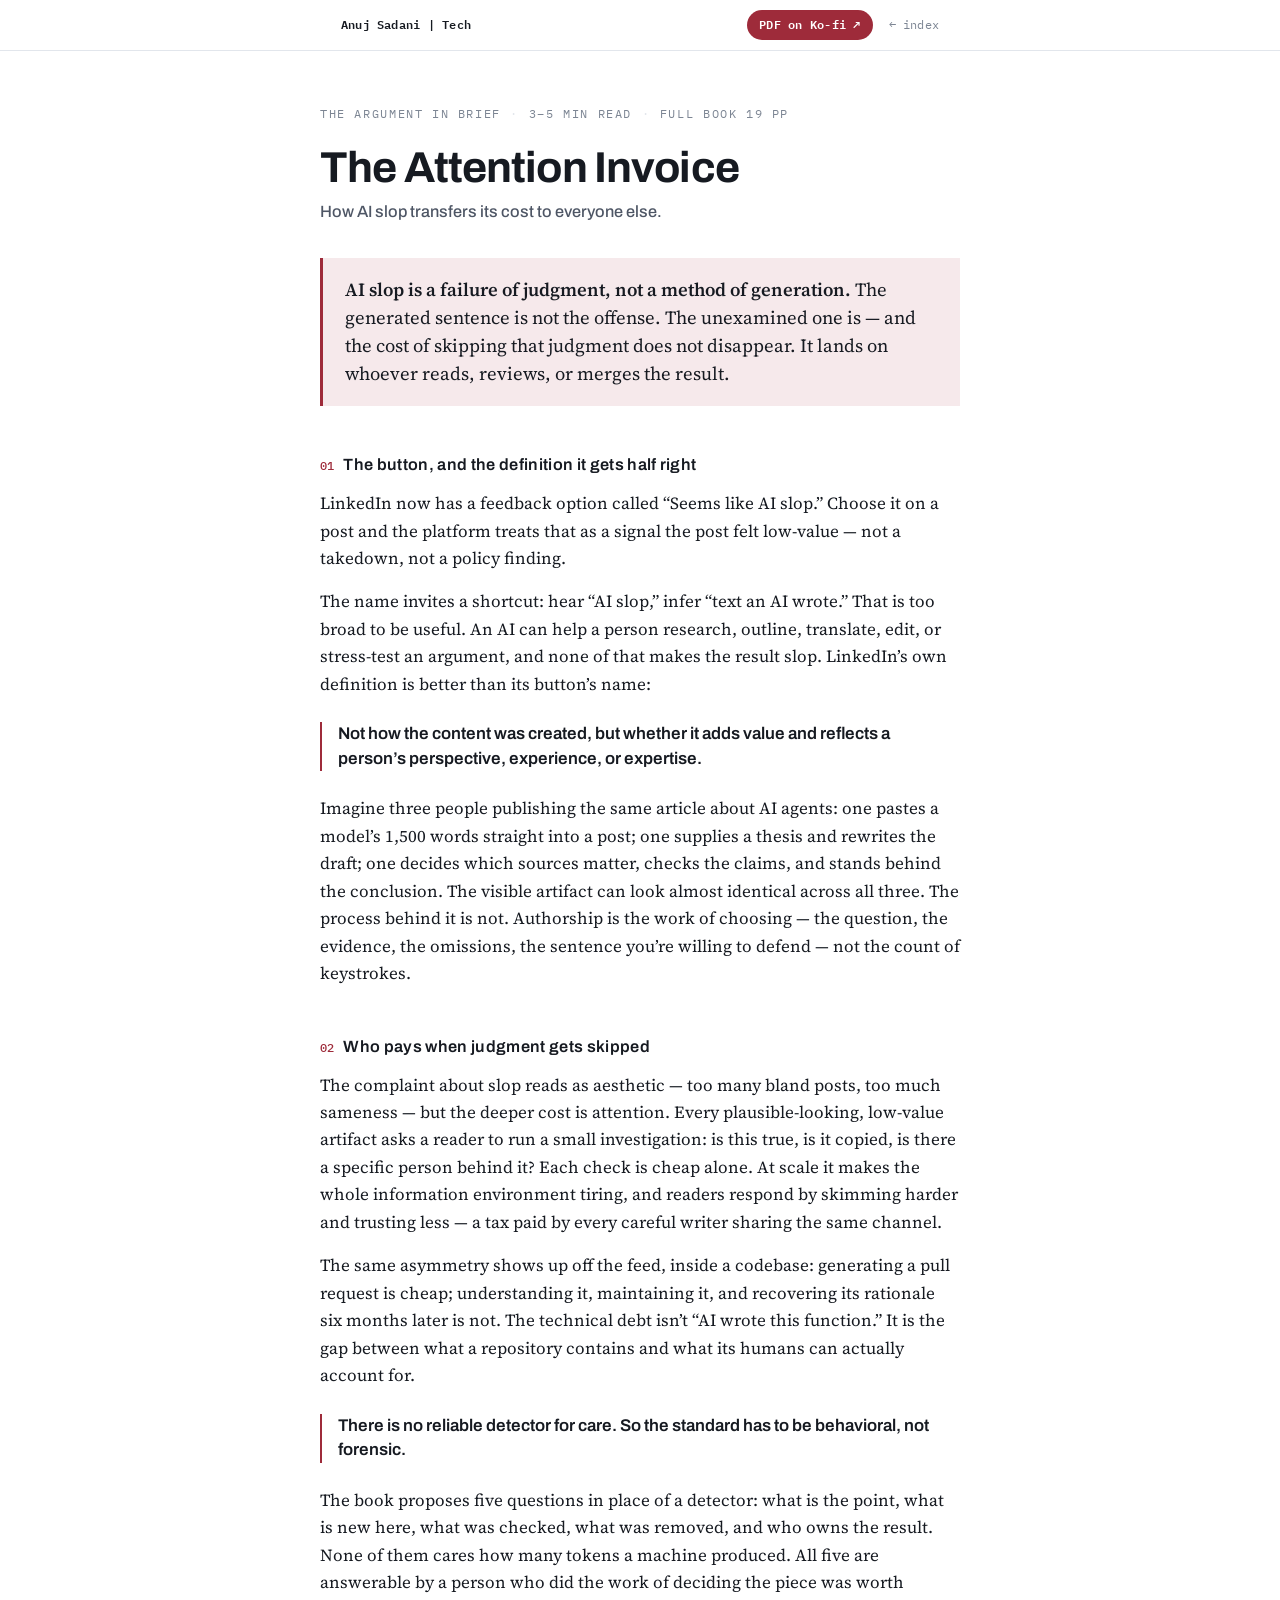
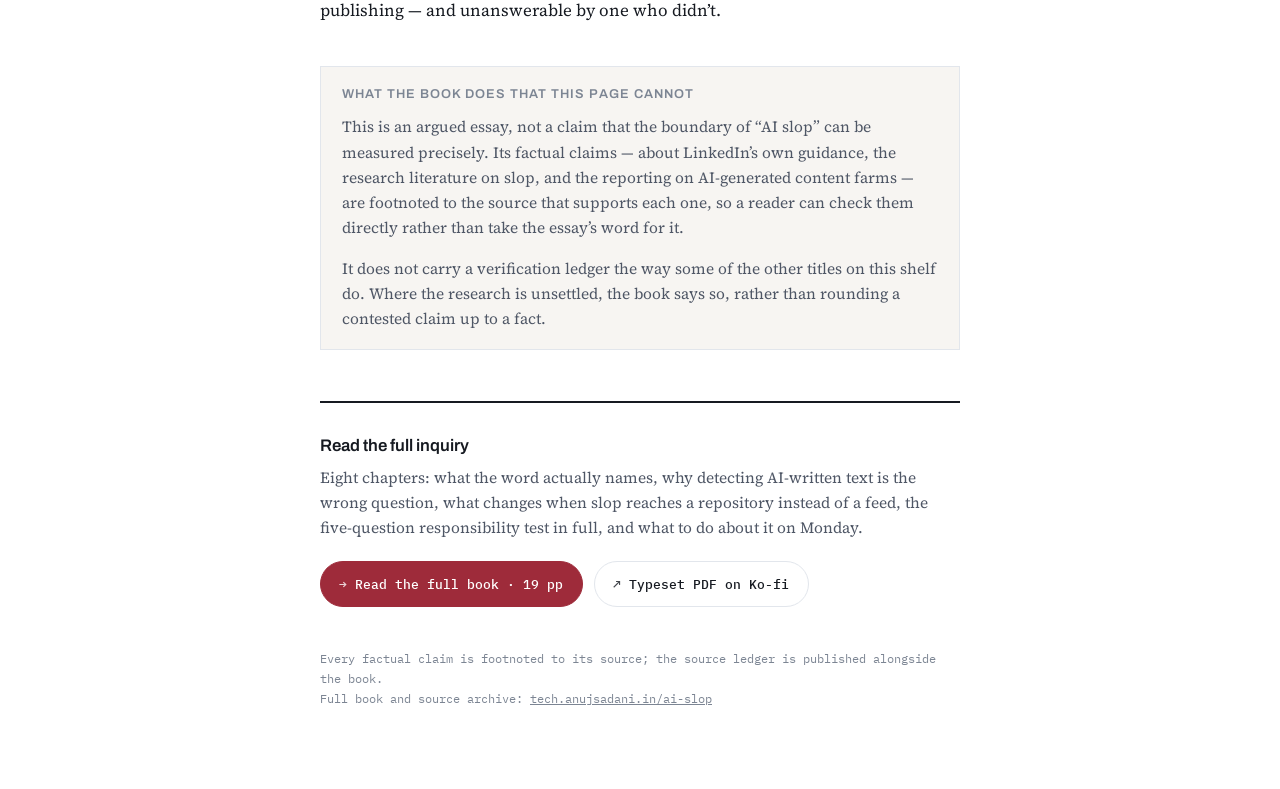
==== summary/index.html @ 4d3e7f0e "Add a condensed summary page Matches the shelf's pattern (e.g. the-meter-is-not-the-money/summary/):" ====
<!doctype html>
<html lang="en">
<head>
<meta charset="utf-8">
<meta name="viewport" content="width=device-width,initial-scale=1">
<title>The Attention Invoice — the argument in brief</title>
<meta name="author" content="Anuj Sadani">
<meta name="description" content="The condensed argument: AI slop is a failure of judgment, not a method of generation. Five minutes; the full book is 19 pages.">
<link rel="canonical" href="https://tech.anujsadani.in/ai-slop/summary/">
<meta property="og:title" content="The Attention Invoice — the argument in brief">
<meta property="og:description" content="LinkedIn's own definition is the right one: not whether a machine helped, but whether anyone exercised enough judgment to make the result worth someone else's attention. The condensed argument, in five minutes.">
<meta property="og:type" content="article">
<link rel="preconnect" href="https://fonts.googleapis.com">
<link rel="preconnect" href="https://fonts.gstatic.com" crossorigin>
<link rel="stylesheet" href="https://fonts.googleapis.com/css2?family=Archivo:wght@500;600;700&family=Source+Serif+4:ital,opsz,wght@0,8..60,400;0,8..60,600;1,8..60,400&family=IBM+Plex+Mono:wght@400;500&display=swap">
<style>
:root{
  --paper:#FFFFFF; --wash:#F7F5F2; --ink:#161A21; --soft:#4E5665;
  --faint:#7C8593; --rule:#E2E6EC; --accent:#9E2B3A; --accent-wash:#F6E9EB;
  --serif:"Source Serif 4",Georgia,serif;
  --sans:"Archivo",system-ui,-apple-system,"Segoe UI",sans-serif;
  --mono:"IBM Plex Mono",ui-monospace,Consolas,monospace;
}
@media (prefers-color-scheme:dark){
  :root:not([data-theme="light"]){
    --paper:#12151A; --wash:#171B21; --ink:#E7EBF0; --soft:#B4BCC7;
    --faint:#828C9A; --rule:#2A313B; --accent:#E4737F; --accent-wash:#241419;
  }
}
:root[data-theme="dark"]{
  --paper:#12151A; --wash:#171B21; --ink:#E7EBF0; --soft:#B4BCC7;
  --faint:#828C9A; --rule:#2A313B; --accent:#E4737F; --accent-wash:#241419;
}
*{box-sizing:border-box}
body{
  margin:0; padding:0 1.3rem 5rem; background:var(--paper); color:var(--ink);
  font-family:var(--serif); font-size:1.06rem; line-height:1.62;
  -webkit-font-smoothing:antialiased;
}
.nav{
  position:sticky; top:0; z-index:40;
  margin:0 -1.3rem; padding:0;
  background:var(--paper); border-bottom:1px solid var(--rule);
}
.nav-inner{
  max-width:40rem; margin:0 auto; padding:0 1.3rem; height:50px;
  display:flex; align-items:center; justify-content:space-between;
  font-family:var(--mono); font-size:12px; letter-spacing:.02em;
}
.nav-brand{ color:var(--ink); text-decoration:none; font-weight:600 }
.nav-right{ display:flex; gap:16px; align-items:center }
.nav-dl{
  color:#fff; background:var(--accent); text-decoration:none; font-weight:600;
  padding:5px 12px; border-radius:20px; letter-spacing:.02em; white-space:nowrap;
}
.idx{ color:var(--faint); text-decoration:none; white-space:nowrap }
.idx:hover{ color:var(--accent) }
@media print{ .nav{ display:none } }
.wrap{max-width:40rem;margin:0 auto}

header{padding:3.4rem 0 0}
.eyebrow{
  font-family:var(--mono); font-size:.72rem; letter-spacing:.14em;
  text-transform:uppercase; color:var(--faint); margin:0 0 1.3rem;
  display:flex; gap:.6rem; align-items:center; flex-wrap:wrap;
}
.eyebrow .dot{color:var(--rule)}
h1{
  font-family:var(--sans); font-weight:700; font-size:clamp(1.9rem,5.4vw,2.7rem);
  line-height:1.08; letter-spacing:-.02em; margin:0 0 .5rem; text-wrap:balance;
}
.sub{
  font-family:var(--sans); font-weight:500; font-size:1.02rem; color:var(--soft);
  margin:0 0 2rem;
}
.claim{
  margin:0 0 2.6rem; padding:1.15rem 1.35rem;
  background:var(--accent-wash); border-left:3px solid var(--accent);
  font-size:1.16rem; line-height:1.5; color:var(--ink);
}
.claim b{font-weight:600}

h2{
  font-family:var(--sans); font-weight:600; font-size:1.02rem;
  letter-spacing:.02em; margin:2.9rem 0 .1rem; color:var(--ink);
}
h2 .n{
  font-family:var(--mono); font-size:.78rem; color:var(--accent);
  margin-right:.55rem; font-weight:500;
}
h2+p{margin-top:.7rem}
p{margin:0 0 1rem}
strong{font-weight:600}
em{font-style:italic}

.pull{
  font-family:var(--sans); font-weight:600; font-size:1.06rem; line-height:1.45;
  color:var(--ink); margin:1.5rem 0; padding-left:1rem;
  border-left:2px solid var(--accent);
}

ul{margin:0 0 1rem; padding-left:1.15rem}
li{margin:0 0 .5rem}
li::marker{color:var(--accent)}

table{width:100%; border-collapse:collapse; margin:1.3rem 0; font-size:.94rem}
th,td{text-align:left; padding:.5rem .6rem; border-bottom:1px solid var(--rule); vertical-align:top}
th{font-family:var(--sans); font-size:.78rem; text-transform:uppercase; letter-spacing:.04em; color:var(--faint); font-weight:600}

.caveat{
  margin:2.6rem 0 0; padding:1.1rem 1.3rem; background:var(--wash);
  border:1px solid var(--rule); font-size:.97rem; color:var(--soft);
}
.caveat h3{
  font-family:var(--sans); font-size:.8rem; letter-spacing:.08em;
  text-transform:uppercase; color:var(--faint); margin:0 0 .6rem; font-weight:600;
}
.caveat p:last-child{margin-bottom:0}

.next{
  margin-top:3.2rem; padding-top:1.8rem; border-top:2px solid var(--ink);
}
.next h3{
  font-family:var(--sans); font-size:1.05rem; margin:0 0 .35rem; font-weight:600;
}
.next .why{color:var(--soft); font-size:.97rem; margin:0 0 1.3rem}
.actions{display:flex; flex-wrap:wrap; gap:.7rem}
.btn{
  display:inline-flex; align-items:center; gap:.5rem;
  font-family:var(--mono); font-size:.82rem; font-weight:500;
  text-decoration:none; padding:.72rem 1.15rem; border-radius:26px;
  border:1px solid var(--rule); color:var(--ink); background:var(--paper);
  transition:border-color .15s ease, background .15s ease;
}
.btn:hover{border-color:var(--accent)}
.btn.primary{background:var(--accent); border-color:var(--accent); color:#fff}
.btn.primary:hover{background:#822430}
.btn .ar{opacity:.8}
.btn:focus-visible{outline:2px solid var(--accent); outline-offset:2px}

footer{
  margin-top:2.6rem; font-family:var(--mono); font-size:.74rem;
  line-height:1.7; color:var(--faint);
}
footer a{color:var(--faint)}
</style>
</head>
<body>
<nav class="nav">
  <div class="nav-inner">
    <a class="nav-brand" href="https://tech.anujsadani.in/">Anuj Sadani | Tech</a>
    <span class="nav-right">
      <a class="nav-dl" href="https://ko-fi.com/s/b2d61a99ec" target="_blank" rel="noopener">PDF on Ko-fi &nearr;</a>
      <a class="idx" href="https://tech.anujsadani.in/">&larr; index</a>
    </span>
  </div>
</nav>

<div class="wrap">

<header>
  <p class="eyebrow">
    <span>The argument in brief</span><span class="dot">&middot;</span>
    <span>3&ndash;5 min read</span><span class="dot">&middot;</span>
    <span>full book 19 pp</span>
  </p>
  <h1>The Attention Invoice</h1>
  <p class="sub">How AI slop transfers its cost to everyone else.</p>
</header>

<p class="claim">
  <b>AI slop is a failure of judgment, not a method of generation.</b> The
  generated sentence is not the offense. The unexamined one is &mdash; and the
  cost of skipping that judgment does not disappear. It lands on whoever reads,
  reviews, or merges the result.
</p>

<h2><span class="n">01</span>The button, and the definition it gets half right</h2>
<p>
  LinkedIn now has a feedback option called &ldquo;Seems like AI slop.&rdquo;
  Choose it on a post and the platform treats that as a signal the post felt
  low-value &mdash; not a takedown, not a policy finding.
</p>
<p>
  The name invites a shortcut: hear &ldquo;AI slop,&rdquo; infer &ldquo;text an
  AI wrote.&rdquo; That is too broad to be useful. An AI can help a person
  research, outline, translate, edit, or stress-test an argument, and none of
  that makes the result slop. LinkedIn&rsquo;s own definition is better than its
  button&rsquo;s name:
</p>
<p class="pull">
  Not how the content was created, but whether it adds value and reflects a
  person&rsquo;s perspective, experience, or expertise.
</p>
<p>
  Imagine three people publishing the same article about AI agents: one pastes
  a model&rsquo;s 1,500 words straight into a post; one supplies a thesis and
  rewrites the draft; one decides which sources matter, checks the claims, and
  stands behind the conclusion. The visible artifact can look almost identical
  across all three. The process behind it is not. Authorship is the work of
  choosing &mdash; the question, the evidence, the omissions, the sentence
  you&rsquo;re willing to defend &mdash; not the count of keystrokes.
</p>

<h2><span class="n">02</span>Who pays when judgment gets skipped</h2>
<p>
  The complaint about slop reads as aesthetic &mdash; too many bland posts, too
  much sameness &mdash; but the deeper cost is attention. Every plausible-looking,
  low-value artifact asks a reader to run a small investigation: is this true,
  is it copied, is there a specific person behind it? Each check is cheap alone.
  At scale it makes the whole information environment tiring, and readers
  respond by skimming harder and trusting less &mdash; a tax paid by every
  careful writer sharing the same channel.
</p>
<p>
  The same asymmetry shows up off the feed, inside a codebase: generating a
  pull request is cheap; understanding it, maintaining it, and recovering its
  rationale six months later is not. The technical debt isn&rsquo;t &ldquo;AI
  wrote this function.&rdquo; It is the gap between what a repository contains
  and what its humans can actually account for.
</p>
<p class="pull">
  There is no reliable detector for care. So the standard has to be behavioral,
  not forensic.
</p>
<p>
  The book proposes five questions in place of a detector: what is the point,
  what is new here, what was checked, what was removed, and who owns the
  result. None of them cares how many tokens a machine produced. All five are
  answerable by a person who did the work of deciding the piece was worth
  publishing &mdash; and unanswerable by one who didn&rsquo;t.
</p>

<div class="caveat">
  <h3>What the book does that this page cannot</h3>
  <p>
    This is an argued essay, not a claim that the boundary of &ldquo;AI
    slop&rdquo; can be measured precisely. Its factual claims &mdash; about
    LinkedIn&rsquo;s own guidance, the research literature on slop, and the
    reporting on AI-generated content farms &mdash; are footnoted to the source
    that supports each one, so a reader can check them directly rather than
    take the essay&rsquo;s word for it.
  </p>
  <p>
    It does not carry a verification ledger the way some of the other titles
    on this shelf do. Where the research is unsettled, the book says so, rather
    than rounding a contested claim up to a fact.
  </p>
</div>

<div class="next">
  <h3>Read the full inquiry</h3>
  <p class="why">
    Eight chapters: what the word actually names, why detecting AI-written text
    is the wrong question, what changes when slop reaches a repository instead
    of a feed, the five-question responsibility test in full, and what to do
    about it on Monday.
  </p>
  <div class="actions">
    <a class="btn primary" href="../"><span class="ar">&rarr;</span> Read the full book &middot; 19 pp</a>
    <a class="btn" href="https://ko-fi.com/s/b2d61a99ec" target="_blank" rel="noopener"><span class="ar">&nearr;</span> Typeset PDF on Ko-fi</a>
  </div>
</div>

<footer>
  Every factual claim is footnoted to its source; the source ledger is
  published alongside the book.<br>
  Full book and source archive: <a href="../">tech.anujsadani.in/ai-slop</a>
</footer>

</div>
</body>
</html>
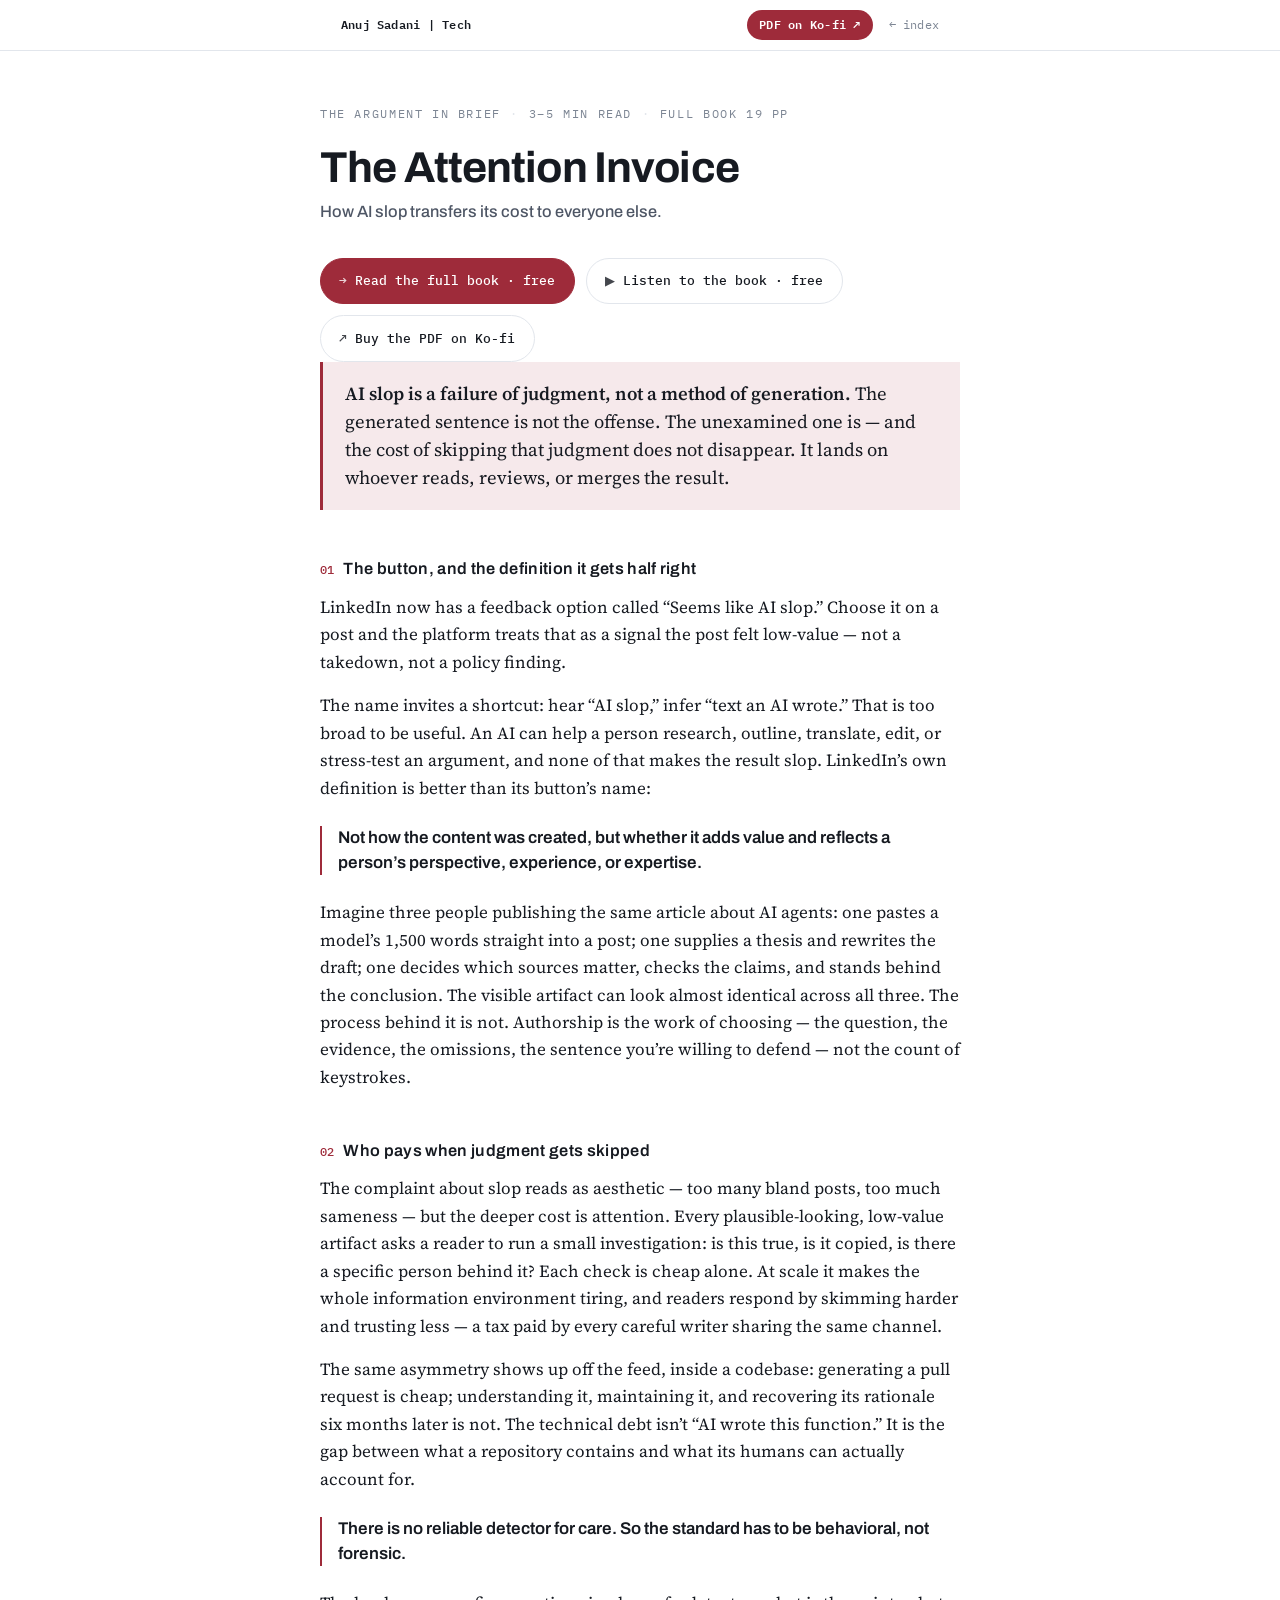
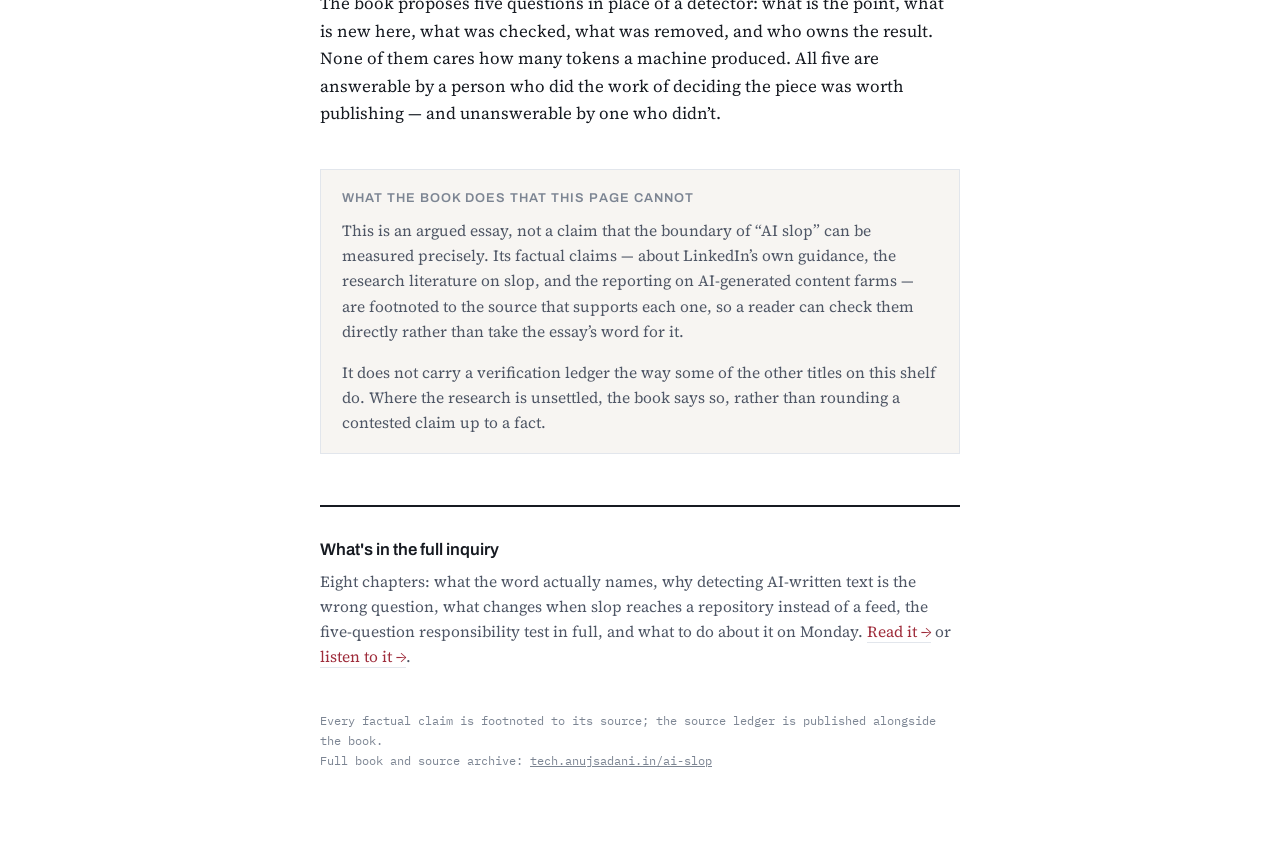
==== commit a69b78f7: "Move the summary's CTAs to the top, add a Listen option Three free/paid options right under the head" ====
--- a/summary/index.html
+++ b/summary/index.html
@@ -124,7 +124,10 @@
   font-family:var(--sans); font-size:1.05rem; margin:0 0 .35rem; font-weight:600;
 }
 .next .why{color:var(--soft); font-size:.97rem; margin:0 0 1.3rem}
+.next .why a{color:var(--accent); text-decoration:none; border-bottom:1px solid var(--rule)}
+.next .why a:hover{border-color:var(--accent)}
 .actions{display:flex; flex-wrap:wrap; gap:.7rem}
+.top-actions{margin-top:1.6rem}
 .btn{
   display:inline-flex; align-items:center; gap:.5rem;
   font-family:var(--mono); font-size:.82rem; font-weight:500;
@@ -166,6 +169,11 @@
   </p>
   <h1>The Attention Invoice</h1>
   <p class="sub">How AI slop transfers its cost to everyone else.</p>
+  <div class="actions top-actions">
+    <a class="btn primary" href="../"><span class="ar">&rarr;</span> Read the full book &middot; free</a>
+    <a class="btn" href="../#bookaudio"><span class="ar">&#9654;</span> Listen to the book &middot; free</a>
+    <a class="btn" href="https://ko-fi.com/s/b2d61a99ec" target="_blank" rel="noopener"><span class="ar">&nearr;</span> Buy the PDF on Ko-fi</a>
+  </div>
 </header>
 
 <p class="claim">
@@ -249,17 +257,13 @@
 </div>
 
 <div class="next">
-  <h3>Read the full inquiry</h3>
+  <h3>What's in the full inquiry</h3>
   <p class="why">
     Eight chapters: what the word actually names, why detecting AI-written text
     is the wrong question, what changes when slop reaches a repository instead
     of a feed, the five-question responsibility test in full, and what to do
-    about it on Monday.
-  </p>
-  <div class="actions">
-    <a class="btn primary" href="../"><span class="ar">&rarr;</span> Read the full book &middot; 19 pp</a>
-    <a class="btn" href="https://ko-fi.com/s/b2d61a99ec" target="_blank" rel="noopener"><span class="ar">&nearr;</span> Typeset PDF on Ko-fi</a>
-  </div>
+    about it on Monday. <a href="../">Read it &rarr;</a> or <a href="../#bookaudio">listen to it &rarr;</a>.
+  </p>
 </div>
 
 <footer>
